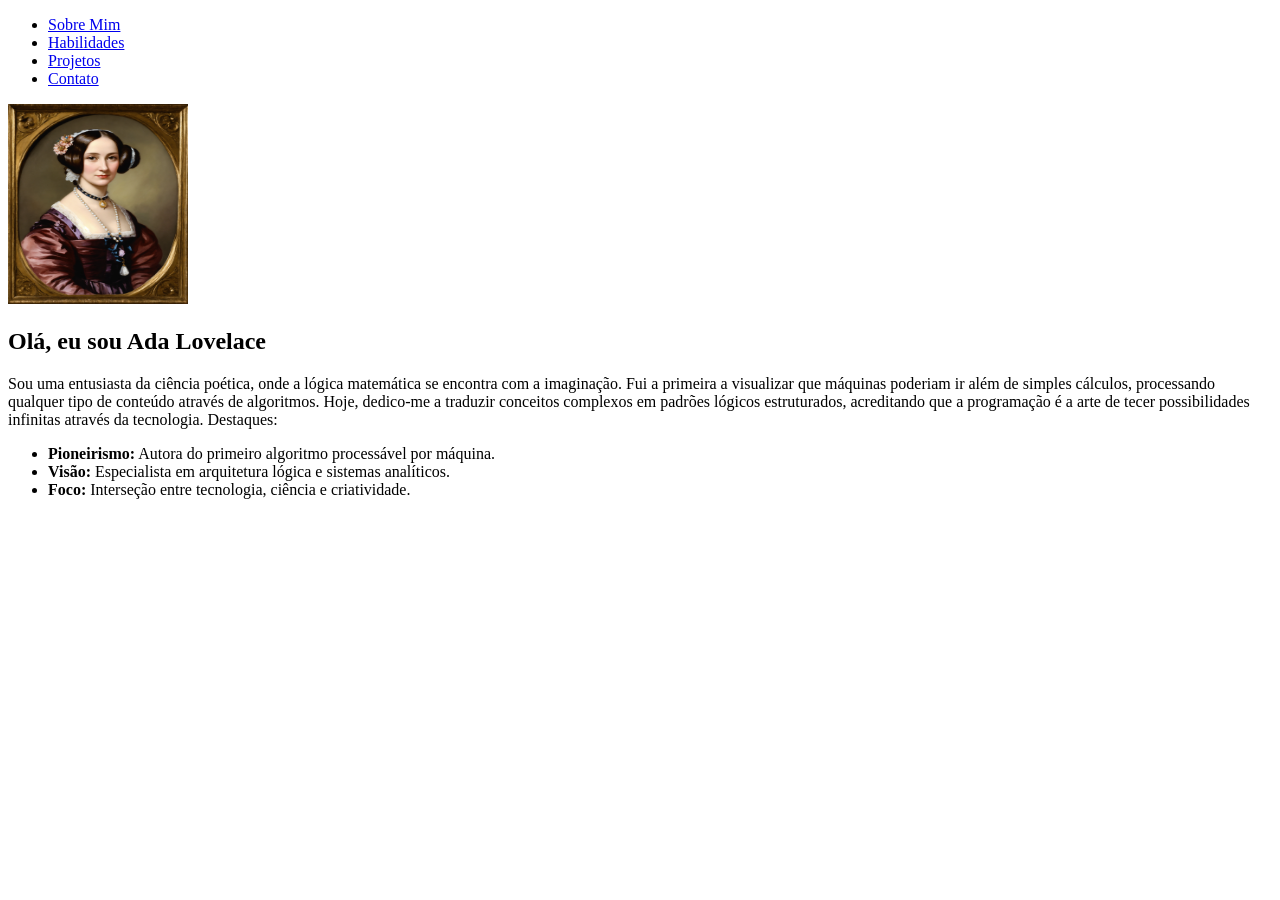
==== index.html @ 2200b373 "Meu Portfolio Profissional" ====
<!DOCTYPE html>
<html lang="pt-BR">
<head>
    <meta charset="UTF-8">
    <meta name="viewport" content="width=device-width, initial-scale=1.0">
    <title>Meu Portfólio Profissional</title>
    <link rel="stylesheet" href="formatos.css">
</head>

<body>
<header>
  <nav class="navbar">
  <ul class="menu">
    <li><a href="#sobre">Sobre Mim</a></li>
    <li><a href="#habilidades">Habilidades</a></li>
    <li><a href="#projetos">Projetos</a></li>
    <li><a href="#contato">Contato</a></li>
    </ul>
  </nav>
</header>

<section id="sobre" class="container">
  <div class="about-content">
    <img src="Ada Lovelace.png" alt="Ada Lovelace" width="180" height="200">
    <div class="about-text">
    <h1>Olá, eu sou Ada Lovelace</h1>
    <p>Sou uma entusiasta da ciência poética, onde a lógica matemática se encontra com a imaginação. Fui a primeira a visualizar que máquinas poderiam ir além de simples cálculos, processando qualquer tipo de conteúdo através de algoritmos.

    Hoje, dedico-me a traduzir conceitos complexos em padrões lógicos estruturados, acreditando que a programação é a arte de tecer possibilidades infinitas através da tecnologia.

    Destaques:
    <ul>
    <li><b>Pioneirismo:</b> Autora do primeiro algoritmo processável por máquina.</li>
    <li><b>Visão:</b> Especialista em arquitetura lógica e sistemas analíticos.</li>
    <li><b>Foco:</b> Interseção entre tecnologia, ciência e criatividade. </li></p>
    </ul>
  </div>
    </div>
</section>
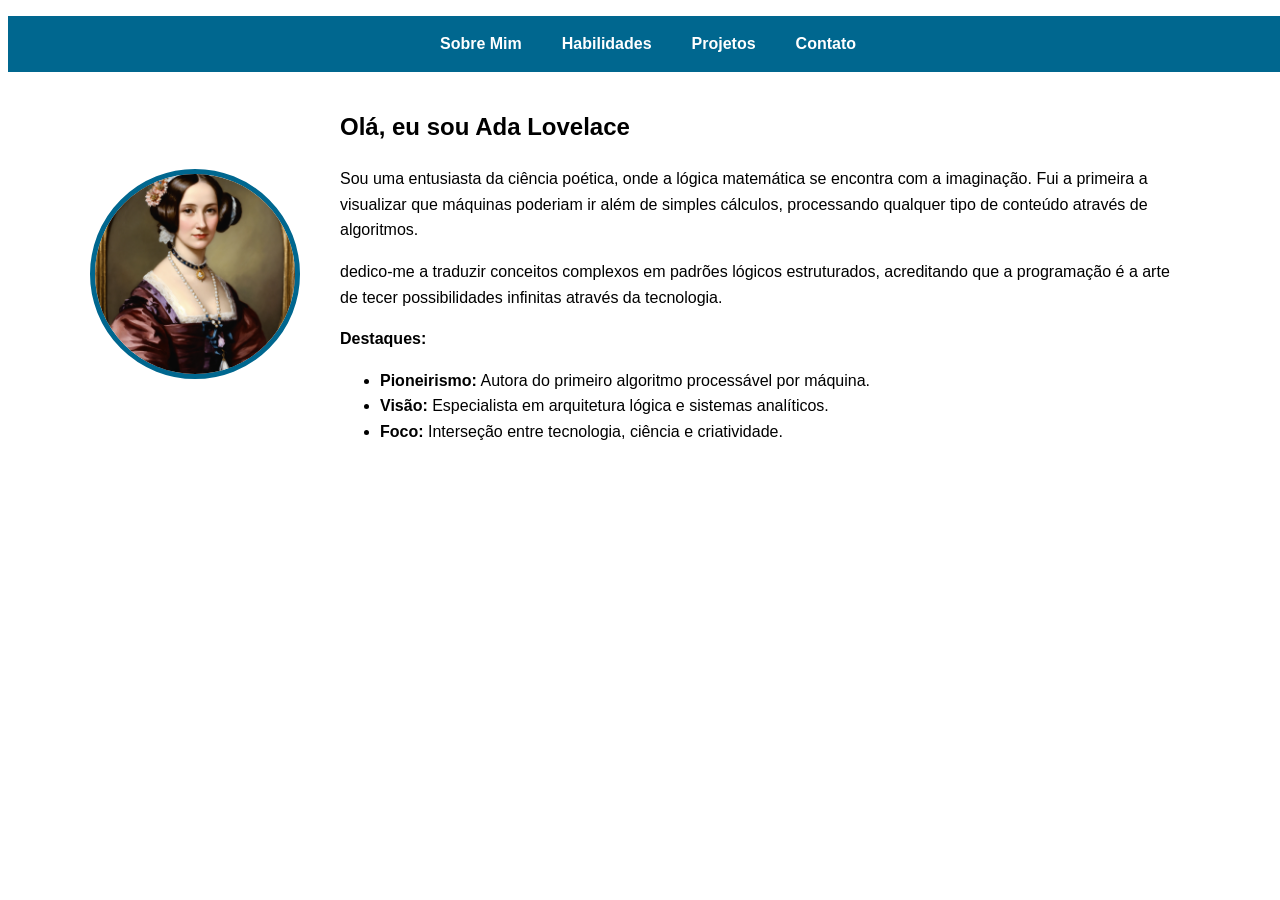
==== commit d527d5c4: "Meu Portfolio Profissional" ====
--- a/index.html
+++ b/index.html
@@ -9,31 +9,35 @@
 
 <body>
 <header>
-  <nav class="navbar">
-  <ul class="menu">
-    <li><a href="#sobre">Sobre Mim</a></li>
-    <li><a href="#habilidades">Habilidades</a></li>
-    <li><a href="#projetos">Projetos</a></li>
-    <li><a href="#contato">Contato</a></li>
-    </ul>
+  <nav>
+    <div class="container" style="padding: 0; display: flex; justify-content: center;">
+      <ul class="menu">
+        <li><a href="#sobre">Sobre Mim</a></li>
+        <li><a href="#habilidades">Habilidades</a></li>
+        <li><a href="#projetos">Projetos</a></li>
+        <li><a href="#contato">Contato</a></li>
+      </ul>
+    </div>
   </nav>
 </header>
 
 <section id="sobre" class="container">
   <div class="about-content">
-    <img src="Ada Lovelace.png" alt="Ada Lovelace" width="180" height="200">
+    <img src="Ada Lovelace.png" alt="Ada Lovelace" class="profile-img">
     <div class="about-text">
-    <h1>Olá, eu sou Ada Lovelace</h1>
-    <p>Sou uma entusiasta da ciência poética, onde a lógica matemática se encontra com a imaginação. Fui a primeira a visualizar que máquinas poderiam ir além de simples cálculos, processando qualquer tipo de conteúdo através de algoritmos.
+      <h1>Olá, eu sou Ada Lovelace</h1>
+      <p>Sou uma entusiasta da ciência poética, onde a lógica matemática se encontra com a imaginação. Fui a primeira a visualizar que máquinas poderiam ir além de simples cálculos, processando qualquer tipo de conteúdo através de algoritmos.</p>
 
-    Hoje, dedico-me a traduzir conceitos complexos em padrões lógicos estruturados, acreditando que a programação é a arte de tecer possibilidades infinitas através da tecnologia.
+      <p> dedico-me a traduzir conceitos complexos em padrões lógicos estruturados, acreditando que a programação é a arte de tecer possibilidades infinitas através da tecnologia.</p>
 
-    Destaques:
-    <ul>
-    <li><b>Pioneirismo:</b> Autora do primeiro algoritmo processável por máquina.</li>
-    <li><b>Visão:</b> Especialista em arquitetura lógica e sistemas analíticos.</li>
-    <li><b>Foco:</b> Interseção entre tecnologia, ciência e criatividade. </li></p>
-    </ul>
+      <p><b>Destaques:</p></b>
+      <ul>
+        <li><b>Pioneirismo:</b> Autora do primeiro algoritmo processável por máquina.</li>
+        <li><b>Visão:</b> Especialista em arquitetura lógica e sistemas analíticos.</li>
+        <li><b>Foco:</b> Interseção entre tecnologia, ciência e criatividade. </li></p>
+      </ul>
+    </div>
   </div>
-    </div>
-</section>+</section>
+</body>
+</html>
--- a/formatos.css
+++ b/formatos.css
@@ -0,0 +1,81 @@
+:root {
+  --primary-color: rgb(0, 103, 143);
+}
+
+html {
+  scroll-behavior: smooth;
+}
+body{
+  font-family: Arial, Helvetica, sans-serif;
+  line-height: 1.6;
+  background-color: white;
+}
+
+.container{
+  max-width: 1100px;
+  margin: 0 auto;
+  padding: 80px 20px;
+}
+
+header{
+  background: var(--dark-bg);
+  color: white;
+  padding: 1rem 0;
+  position: fixed;
+  width: 100%;
+  top: 0;
+  z-index: 1000;
+}
+
+nav{
+  display: flex;
+  justify-content: space-between;
+  align-items: center;
+  background-color: rgb(0, 103, 143);
+  padding: 15px;
+}
+
+nav ul{
+  list-style: none;
+  display: flex;
+  justify-content: center;
+  margin: 0;
+  padding: 0;
+}
+
+nav ul li a{
+  color: white;
+  text-decoration: none;
+  margin-left: 20px;
+  margin: 20px;
+  font-weight: bold;
+  transition: color 0.3s;
+}
+
+nav ul li a:hover{
+  color: var(--primary-color);
+}
+
+.about-content{
+  display: flex;
+  align-items: center;
+  gap: 40px;
+  flex-wrap: wrap;
+  justify-content: center;
+}
+
+.about-text{
+  flex: 1;
+  min-width: 300px;
+}
+
+.profile-img{
+  width: 200px;
+  height: 200px;
+  border-radius: 50%;
+  object-fit: cover;
+  flex-shrink:0;
+  border: 5px solid var(--primary-color);
+}
+
+
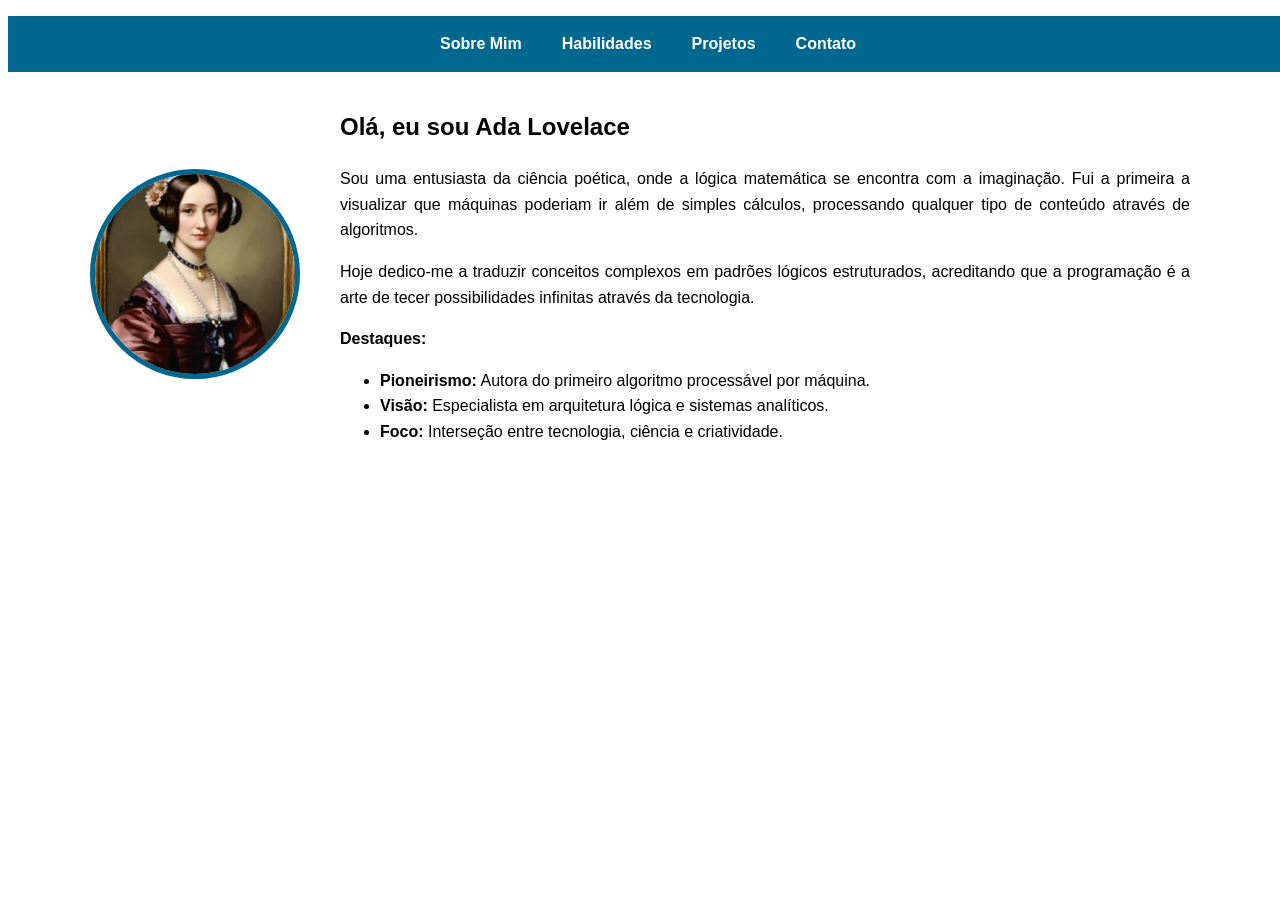
==== commit 19a69868: "Meu Portfolio Profissional" ====
--- a/index.html
+++ b/index.html
@@ -28,7 +28,7 @@
       <h1>Olá, eu sou Ada Lovelace</h1>
       <p>Sou uma entusiasta da ciência poética, onde a lógica matemática se encontra com a imaginação. Fui a primeira a visualizar que máquinas poderiam ir além de simples cálculos, processando qualquer tipo de conteúdo através de algoritmos.</p>
 
-      <p> dedico-me a traduzir conceitos complexos em padrões lógicos estruturados, acreditando que a programação é a arte de tecer possibilidades infinitas através da tecnologia.</p>
+      <p> Hoje dedico-me a traduzir conceitos complexos em padrões lógicos estruturados, acreditando que a programação é a arte de tecer possibilidades infinitas através da tecnologia.</p>
 
       <p><b>Destaques:</p></b>
       <ul>
--- a/formatos.css
+++ b/formatos.css
@@ -67,6 +67,7 @@
 .about-text{
   flex: 1;
   min-width: 300px;
+  text-align: justify;
 }
 
 .profile-img{
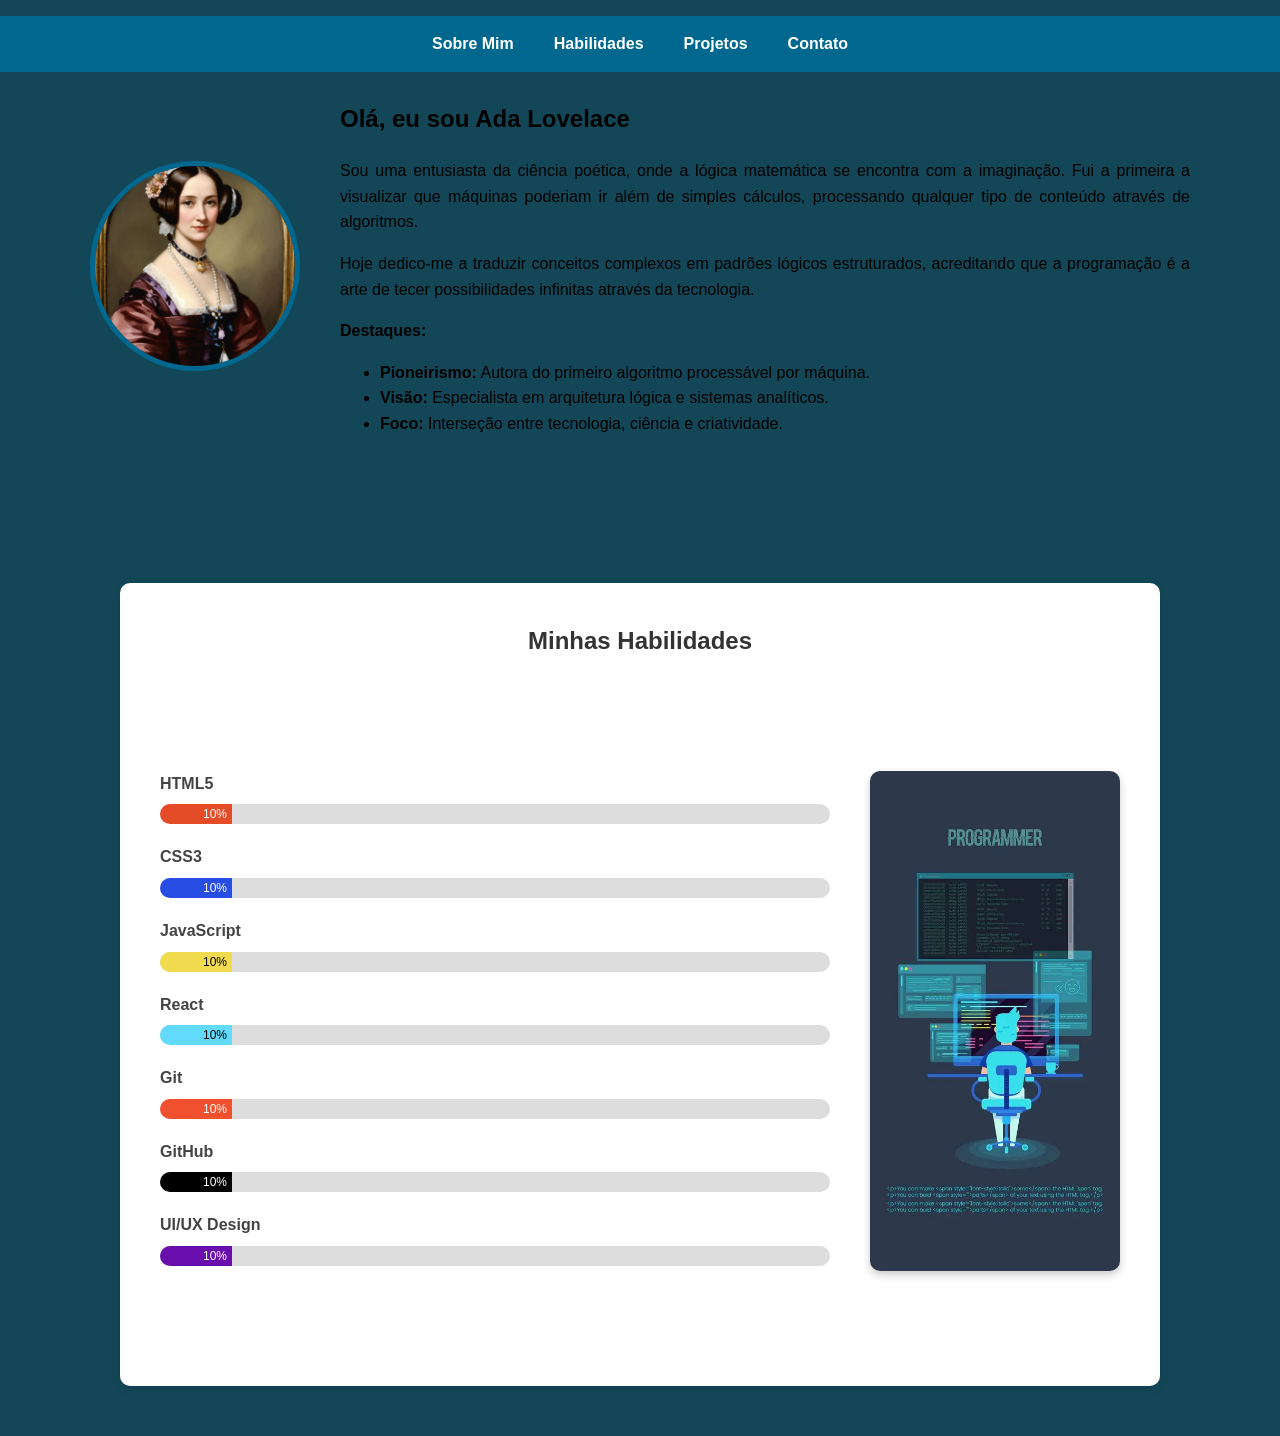
==== commit 711f4951: "meu portfolio profissional" ====
--- a/index.html
+++ b/index.html
@@ -39,5 +39,70 @@
     </div>
   </div>
 </section>
+
+<section id="habilidades">
+        <h2>Minhas Habilidades</h2>
+
+            <div class="container">
+      
+      <!-- barras de progresso -->
+        <div class="skills">
+            <div class="skill">
+                <p>HTML5</p>
+            <div class="progress-bar">
+                <div class="progress html">10%</div>
+            </div>
+        </div>
+
+        <div class="skill">
+          <p>CSS3</p>
+          <div class="progress-bar">
+            <div class="progress css">10%</div>
+          </div>
+        </div>
+
+        <div class="skill">
+          <p>JavaScript</p>
+          <div class="progress-bar">
+            <div class="progress js">10%</div>
+          </div>
+        </div>
+
+        <div class="skill">
+          <p>React</p>
+          <div class="progress-bar">
+            <div class="progress react">10%</div>
+          </div>
+        </div>
+
+        <div class="skill">
+          <p>Git</p>
+          <div class="progress-bar">
+            <div class="progress git">10%</div>
+          </div>
+        </div>
+
+        <div class="skill">
+          <p>GitHub</p>
+          <div class="progress-bar">
+            <div class="progress github">10%</div>
+          </div>
+        </div>
+
+        <div class="skill">
+          <p>UI/UX Design</p>
+          <div class="progress-bar">
+            <div class="progress uiux">10%</div>
+          </div>
+        </div>
+      </div>
+
+      <!-- imagem -->
+      <div class="image">
+        <img src="img.webp" alt="Imagem ilustrativa">
+      </div>
+
+    </div>
+  </section>
 </body>
 </html>
--- a/formatos.css
+++ b/formatos.css
@@ -1,5 +1,5 @@
 :root {
-  --primary-color: rgb(0, 103, 143);
+  --primary-color: black;
 }
 
 html {
@@ -76,7 +76,83 @@
   border-radius: 50%;
   object-fit: cover;
   flex-shrink:0;
-  border: 5px solid var(--primary-color);
+  border: 5px solid #00678f;
 }
 
+body {
+  font-family: Arial, sans-serif;
+  background-color: #134758;
+  margin: 0;
+  padding: 0;
+}
 
+section#habilidades {
+  max-width: 1000px;
+  margin: 50px auto;
+  padding: 20px;
+  background: #fff;
+  border-radius: 10px;
+  box-shadow: 0 4px 10px rgba(0,0,0,0.1);
+}
+
+section#habilidades h2 {
+  text-align: center;
+  margin-bottom: 30px;
+  color: #333;
+}
+
+/* Layout lado a lado */
+.container {
+  display: flex;
+  gap: 40px;
+  align-items: flex-start;
+}
+
+/* Coluna das habilidades */
+.skills {
+  flex: 1;
+}
+
+.skill {
+  margin-bottom: 20px;
+}
+
+.skill p {
+  margin: 0 0 8px;
+  font-weight: bold;
+  color: #444;
+}
+
+.progress-bar {
+  background-color: #ddd;
+  border-radius: 10px;
+  overflow: hidden;
+  height: 20px;
+}
+
+.progress {
+  height: 100%;
+  text-align: right;
+  padding-right: 5px;
+  color: white;
+  font-size: 12px;
+  line-height: 20px;
+  transition: width 1.5s ease-in-out;
+}
+
+/* Cores das barras */
+.progress.html { width: 10%; background-color: #e34c26; }
+.progress.css { width: 10%; background-color: #264de4; }
+.progress.js { width: 10%; background-color: #f0db4f; color:#000; }
+.progress.react { width: 10%; background-color: #61dafb; color:#000; }
+.progress.git { width: 10%; background-color: #f1502f; }
+.progress.github { width: 10%; background-color: #000; }
+.progress.uiux { width: 10%; background-color: #6a0dad; }
+
+/* Coluna da imagem */
+.image img {
+  max-width: 250px;   /* largura fixa */
+  height: auto;
+  border-radius: 10px;
+  box-shadow: 0 4px 8px rgba(0,0,0,0.2);
+}
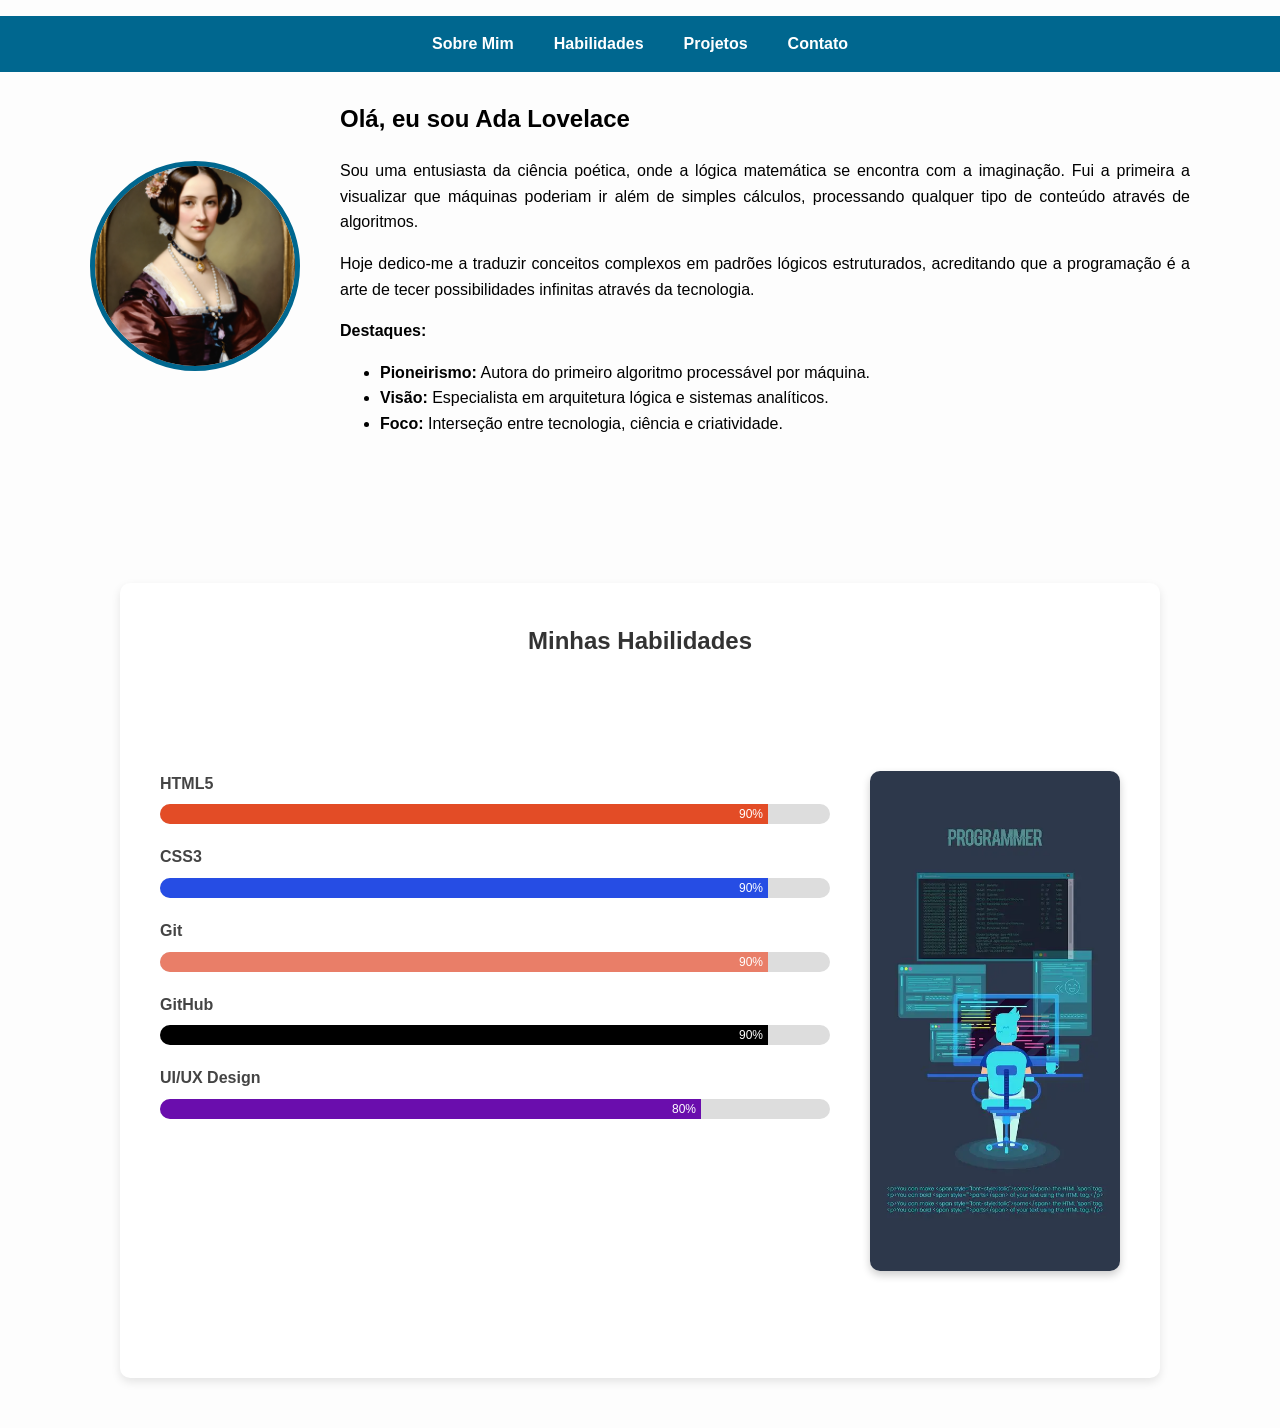
==== commit dd907b25: "Meu Portfolio Profissional" ====
--- a/index.html
+++ b/index.html
@@ -50,49 +50,49 @@
             <div class="skill">
                 <p>HTML5</p>
             <div class="progress-bar">
-                <div class="progress html">10%</div>
+                <div class="progress html">90%</div>
             </div>
         </div>
 
         <div class="skill">
           <p>CSS3</p>
           <div class="progress-bar">
-            <div class="progress css">10%</div>
+            <div class="progress css">90%</div>
           </div>
         </div>
 
-        <div class="skill">
+        <!-- <div class="skill">
           <p>JavaScript</p>
           <div class="progress-bar">
             <div class="progress js">10%</div>
           </div>
-        </div>
+        </div> -->
 
-        <div class="skill">
+        <!-- <div class="skill">
           <p>React</p>
           <div class="progress-bar">
             <div class="progress react">10%</div>
           </div>
-        </div>
+        </div> -->
 
         <div class="skill">
           <p>Git</p>
           <div class="progress-bar">
-            <div class="progress git">10%</div>
+            <div class="progress git">90%</div>
           </div>
         </div>
 
         <div class="skill">
           <p>GitHub</p>
           <div class="progress-bar">
-            <div class="progress github">10%</div>
+            <div class="progress github">90%</div>
           </div>
         </div>
 
         <div class="skill">
           <p>UI/UX Design</p>
           <div class="progress-bar">
-            <div class="progress uiux">10%</div>
+            <div class="progress uiux">80%</div>
           </div>
         </div>
       </div>
@@ -104,5 +104,6 @@
 
     </div>
   </section>
+
 </body>
 </html>
--- a/formatos.css
+++ b/formatos.css
@@ -81,7 +81,7 @@
 
 body {
   font-family: Arial, sans-serif;
-  background-color: #134758;
+  background-color: #fdfdfd;
   margin: 0;
   padding: 0;
 }
@@ -141,13 +141,13 @@
 }
 
 /* Cores das barras */
-.progress.html { width: 10%; background-color: #e34c26; }
-.progress.css { width: 10%; background-color: #264de4; }
-.progress.js { width: 10%; background-color: #f0db4f; color:#000; }
-.progress.react { width: 10%; background-color: #61dafb; color:#000; }
-.progress.git { width: 10%; background-color: #f1502f; }
-.progress.github { width: 10%; background-color: #000; }
-.progress.uiux { width: 10%; background-color: #6a0dad; }
+.progress.html { width: 90%; background-color: #e34c26; }
+.progress.css { width: 90%; background-color: #264de4; }
+/* .progress.js { width: 10%; background-color: #f0db4f; color:#000; } */
+/* .progress.react { width: 10%; background-color: #61dafb; color:#000; } */
+.progress.git { width: 90%; background-color: #e97e68; }
+.progress.github { width: 90%; background-color: #000; }
+.progress.uiux { width: 80%; background-color: #6a0dad; }
 
 /* Coluna da imagem */
 .image img {
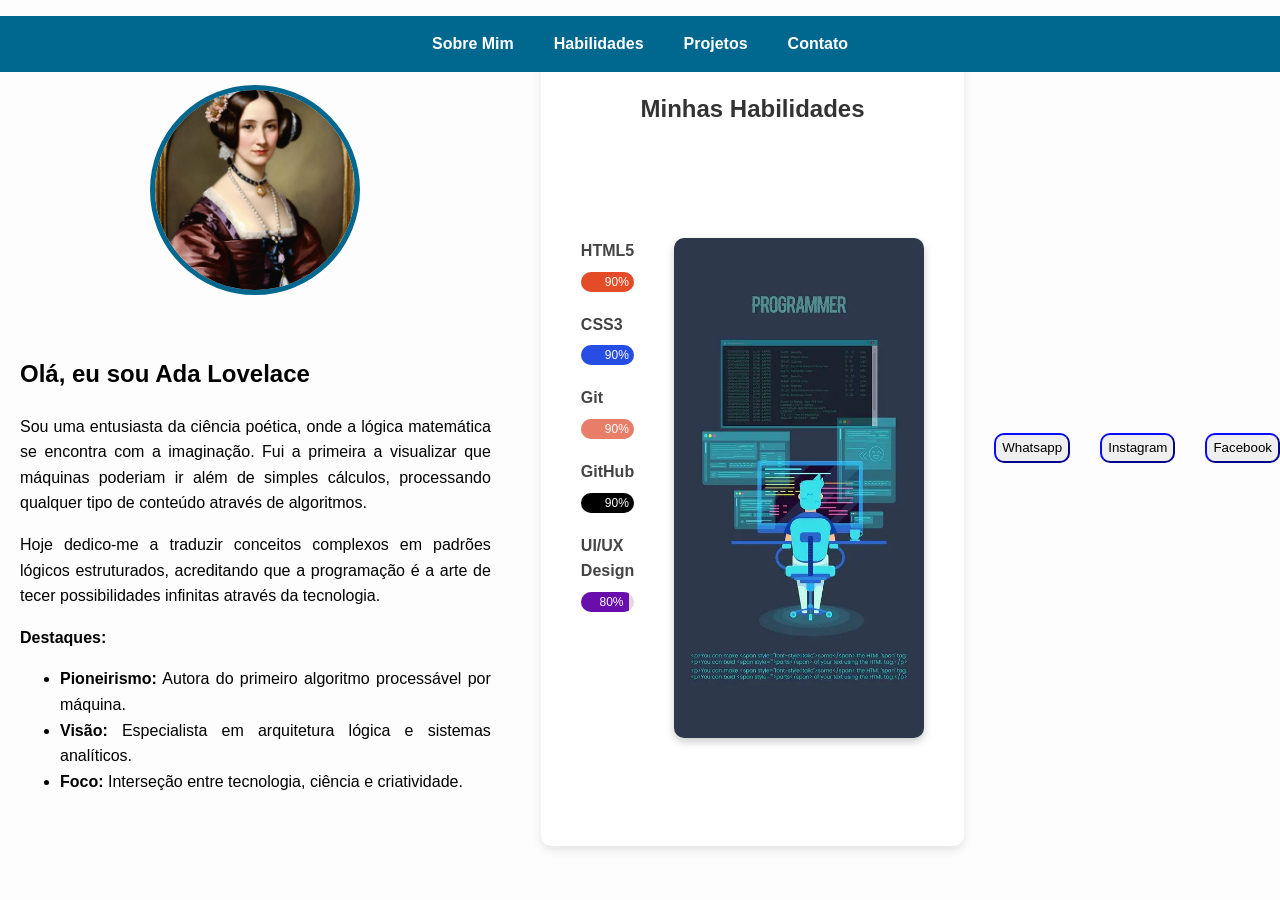
==== commit 14c3c3cc: "Meu Portfolio Profissional" ====
--- a/index.html
+++ b/index.html
@@ -105,5 +105,9 @@
     </div>
   </section>
 
+  <button>Whatsapp</button> 
+  <button>Instagram</button>
+  <button>Facebook</button>
+
 </body>
 </html>
--- a/formatos.css
+++ b/formatos.css
@@ -156,3 +156,26 @@
   border-radius: 10px;
   box-shadow: 0 4px 8px rgba(0,0,0,0.2);
 }
+
+body{
+    margin: 0;
+    padding: 0;
+    display: flex;
+    align-items: center;
+    justify-content: center;
+    gap: 30px;
+}
+
+button{
+    border-radius: 10px;
+    border-color: rgb(9, 9, 224);
+    width: 150px;
+    height: 30px;
+}
+
+button:hover{
+    transition: 0.5s;
+    cursor: pointer;
+    background-color: rgba(0, 255, 255, 0.425);
+    color: brown;
+}
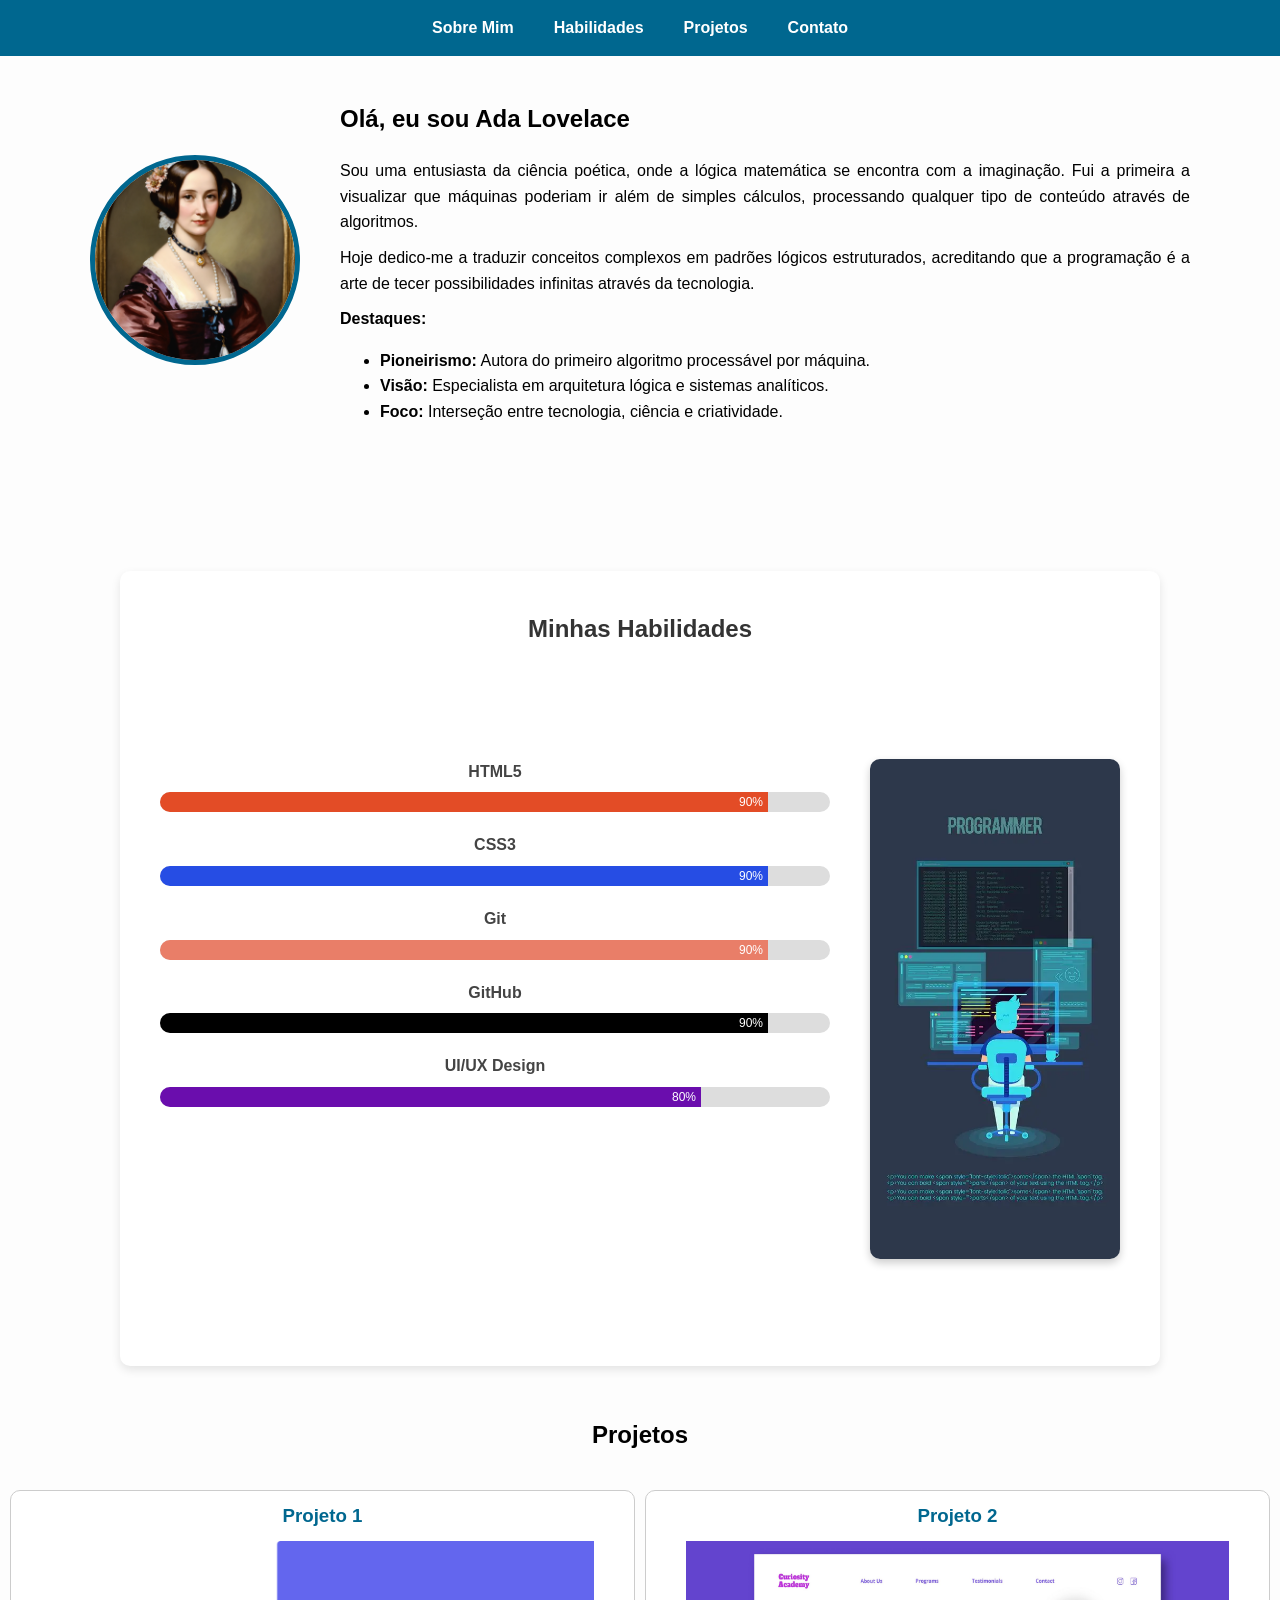
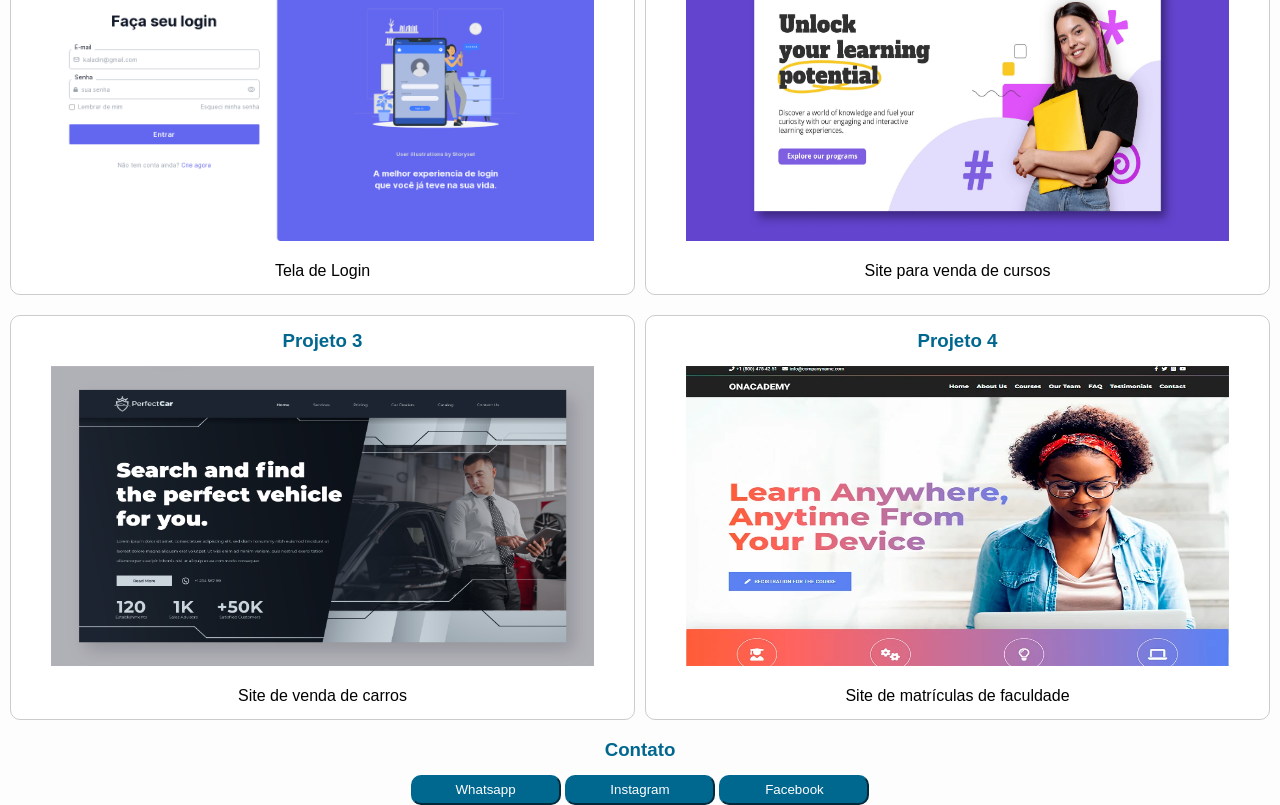
==== commit 4749f19a: "Meu Portfolio Profissional" ====
--- a/index.html
+++ b/index.html
@@ -14,8 +14,8 @@
       <ul class="menu">
         <li><a href="#sobre">Sobre Mim</a></li>
         <li><a href="#habilidades">Habilidades</a></li>
-        <li><a href="#projetos">Projetos</a></li>
-        <li><a href="#contato">Contato</a></li>
+        <li><a href="#Projetos">Projetos</a></li>
+        <li><a href="#Contato">Contato</a></li>
       </ul>
     </div>
   </nav>
@@ -104,10 +104,58 @@
 
     </div>
   </section>
+    <section id="Projetos">
+        <h2>Projetos</h2>
+        <div class="cards">
+            <div class="card">
 
-  <button>Whatsapp</button> 
-  <button>Instagram</button>
-  <button>Facebook</button>
+                <h3>Projeto 1</h3> 
+
+                <img src="telalogin.png">
+
+            <p>Tela de Login</p>
+
+            </div>
+
+        <div class="card">
+                <h3>Projeto 2</h3> 
+
+                <img src="siteescola.jpg">
+
+            <p>Site para venda de cursos</p>
+
+            </div>
+
+            <div class="card">
+
+                <h3>Projeto 3</h3> 
+
+                <img src="sitecarro.jpg">
+
+            <p>Site de venda de carros</p>
+
+            </div>
+
+            <div class="card">
+
+                <h3>Projeto 4</h3> 
+
+                <img src="sitematriculacurso.webp">
+
+            <p>Site de matrículas de faculdade</p>
+
+            </div>
+
+    </section>
+
+  <section id="Contato">
+    <div class="button">
+      <h3>Contato</h3>
+        <button>Whatsapp</button> 
+        <button>Instagram</button>
+        <button>Facebook</button>
+</section>
+  </div>
 
 </body>
 </html>
--- a/formatos.css
+++ b/formatos.css
@@ -20,7 +20,7 @@
 header{
   background: var(--dark-bg);
   color: white;
-  padding: 1rem 0;
+
   position: fixed;
   width: 100%;
   top: 0;
@@ -68,6 +68,7 @@
   flex: 1;
   min-width: 300px;
   text-align: justify;
+  color: ;
 }
 
 .profile-img{
@@ -157,18 +158,85 @@
   box-shadow: 0 4px 8px rgba(0,0,0,0.2);
 }
 
-body{
+body {
+    background-size: cover;
+    background-repeat: no-repeat;
+    background-position: center;
+    font-family: Arial, sans-serif;
     margin: 0;
-    padding: 0;
-    display: flex;
-    align-items: center;
-    justify-content: center;
-    gap: 30px;
-}
+    text-align: center;
+}
+
+.cards{
+    display: grid;
+    grid-template-columns: repeat(2, 1fr);
+    gap: 10px;
+    padding: 10px;
+}
+
+.card:hover{
+    transition: 0.5s;
+    background-color: rgba(206, 206, 206, 0.466);
+    cursor: pointer;
+    float: left;
+    border-radius: 20px;
+    margin: 10px;
+}
+
+
+.card{
+    background-color: rgb(255, 255, 255);
+    border: 1px solid #ccc;
+    padding: 10px;
+    border-radius: 10px;
+    margin-top: 5px;
+    margin-bottom: 5px;
+    
+}
+
+p{
+
+    margin: 0;
+    color: rgb(0, 0, 0);
+    margin-top: 10px;
+}
+
+h3{
+    margin: 0;
+    color:rgb(0, 103, 143);
+    margin-bottom: 10px;
+
+}
+.card img {
+    width: 90%;
+    height: 300px;
+}
+
+/* Tablet */
+@media (max-width: 900px) {
+    .container {
+        grid-template-columns: repeat(2, 1fr);
+    }
+}
+
+/* Celular */
+@media (max-width: 600px) {
+    .container {
+        grid-template-columns: 1fr;
+    }
+}
+
+footer {
+    margin: 20px;
+}
+
+
 
 button{
     border-radius: 10px;
-    border-color: rgb(9, 9, 224);
+    border-color:rgb(0, 103, 143);
+    background-color: rgb(0, 103, 143);
+    color: white;
     width: 150px;
     height: 30px;
 }
@@ -176,6 +244,7 @@
 button:hover{
     transition: 0.5s;
     cursor: pointer;
-    background-color: rgba(0, 255, 255, 0.425);
-    color: brown;
-}+    background-color: rgba(0, 103, 143, 0.551);
+
+}
+
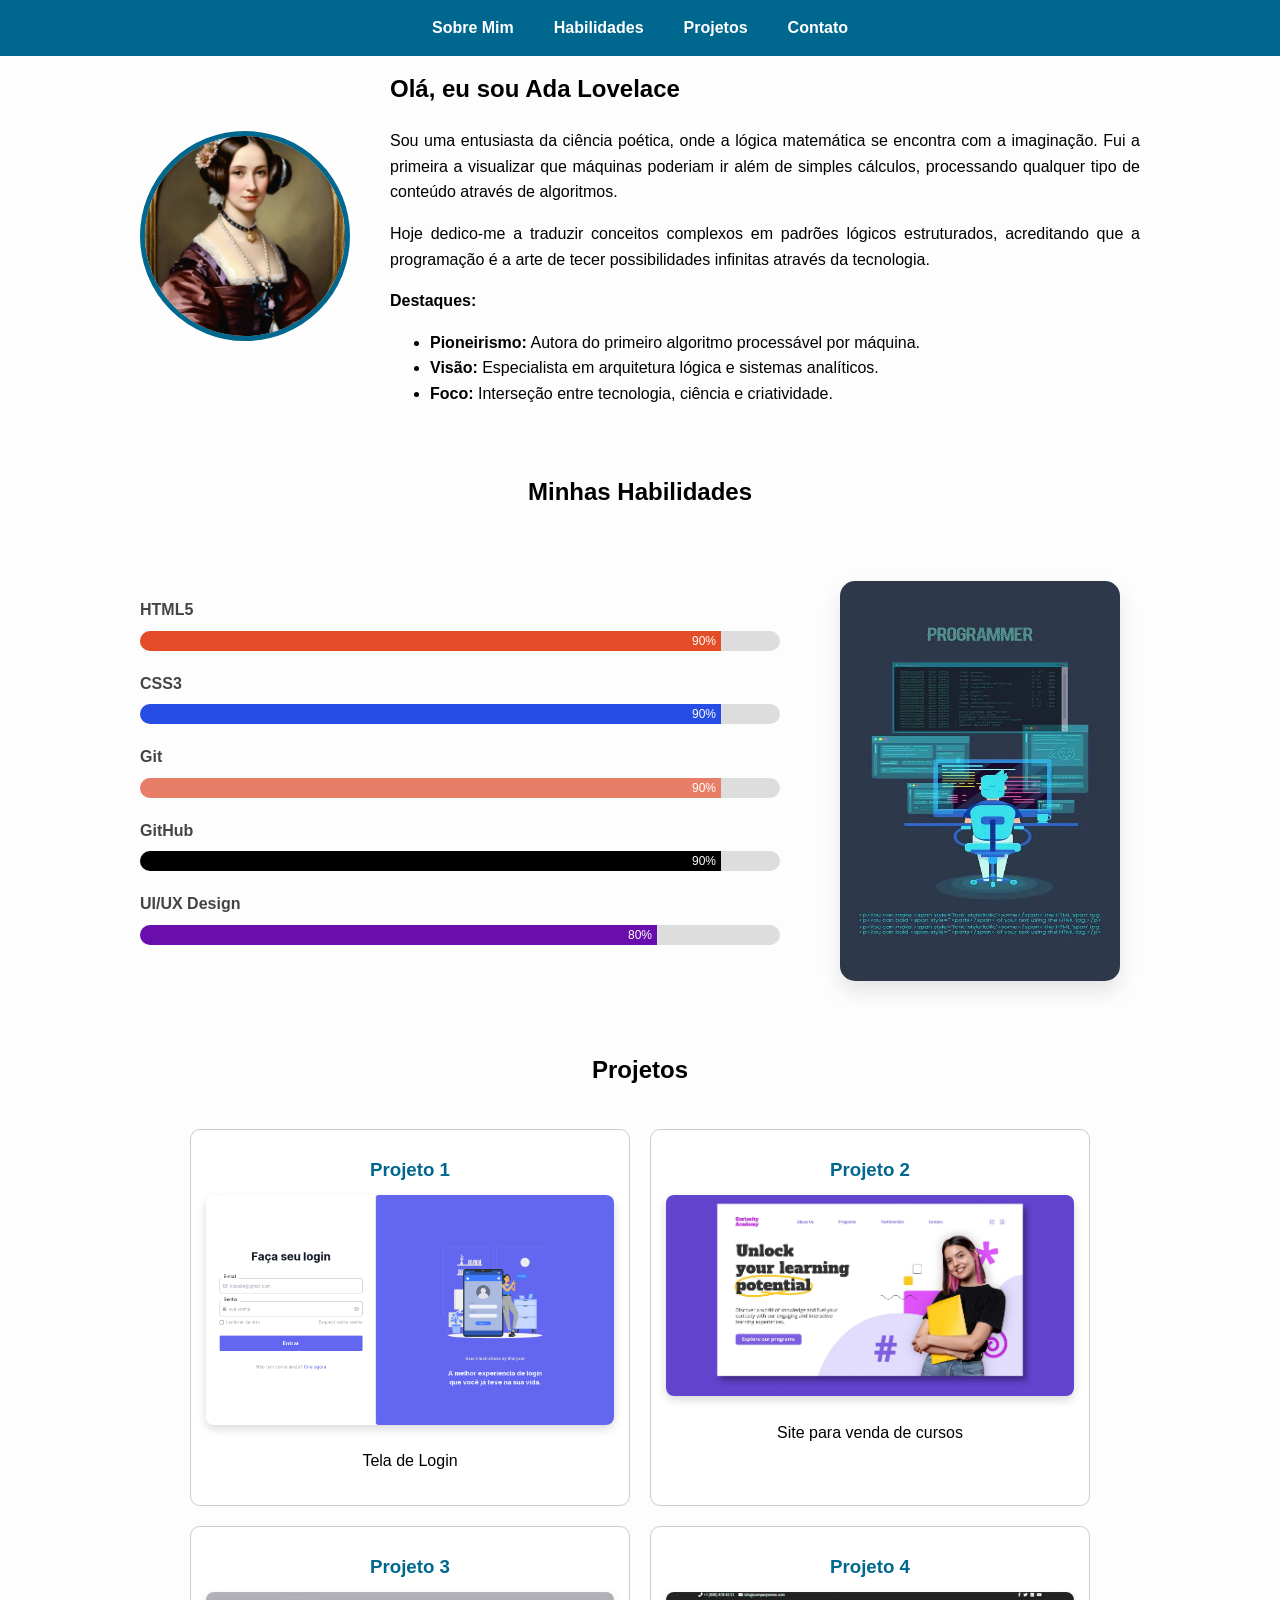
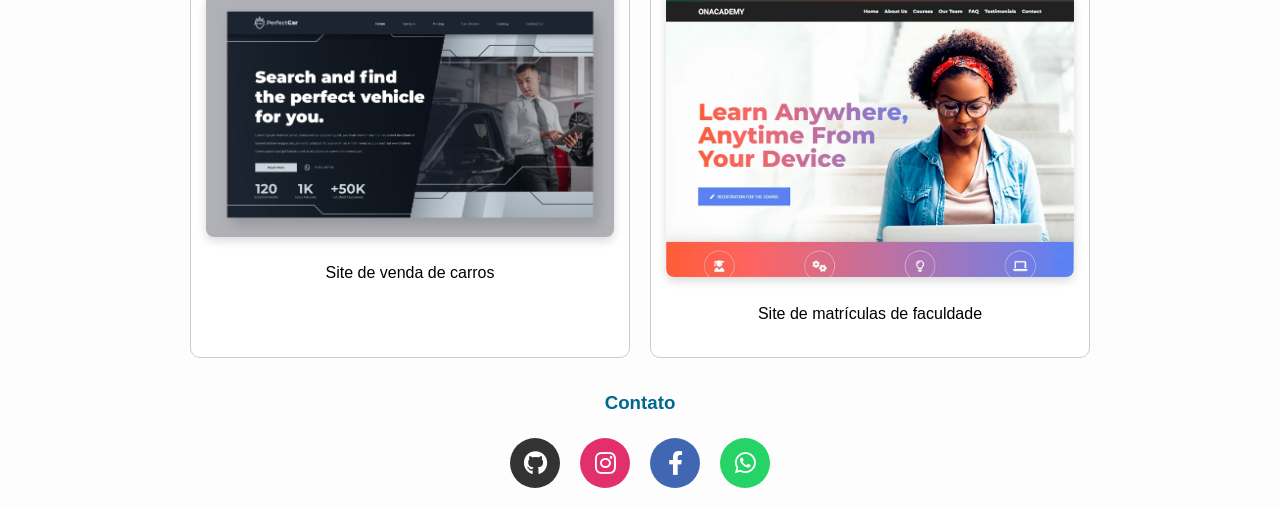
==== commit 62222db0: "Meu Portfolio Profissional" ====
--- a/index.html
+++ b/index.html
@@ -5,6 +5,7 @@
     <meta name="viewport" content="width=device-width, initial-scale=1.0">
     <title>Meu Portfólio Profissional</title>
     <link rel="stylesheet" href="formatos.css">
+    <link rel="stylesheet" href="https://cdnjs.cloudflare.com/ajax/libs/font-awesome/6.0.0/css/all.min.css">
 </head>
 
 <body>
@@ -14,8 +15,8 @@
       <ul class="menu">
         <li><a href="#sobre">Sobre Mim</a></li>
         <li><a href="#habilidades">Habilidades</a></li>
-        <li><a href="#Projetos">Projetos</a></li>
-        <li><a href="#Contato">Contato</a></li>
+        <li><a href="#projetos">Projetos</a></li>
+        <li><a href="#contato">Contato</a></li>
       </ul>
     </div>
   </nav>
@@ -30,11 +31,11 @@
 
       <p> Hoje dedico-me a traduzir conceitos complexos em padrões lógicos estruturados, acreditando que a programação é a arte de tecer possibilidades infinitas através da tecnologia.</p>
 
-      <p><b>Destaques:</p></b>
+      <p><b>Destaques:</b></p>
       <ul>
         <li><b>Pioneirismo:</b> Autora do primeiro algoritmo processável por máquina.</li>
         <li><b>Visão:</b> Especialista em arquitetura lógica e sistemas analíticos.</li>
-        <li><b>Foco:</b> Interseção entre tecnologia, ciência e criatividade. </li></p>
+        <li><b>Foco:</b> Interseção entre tecnologia, ciência e criatividade. </li>
       </ul>
     </div>
   </div>
@@ -42,10 +43,7 @@
 
 <section id="habilidades">
         <h2>Minhas Habilidades</h2>
-
-            <div class="container">
-      
-      <!-- barras de progresso -->
+        <div class="container">
         <div class="skills">
             <div class="skill">
                 <p>HTML5</p>
@@ -60,20 +58,6 @@
             <div class="progress css">90%</div>
           </div>
         </div>
-
-        <!-- <div class="skill">
-          <p>JavaScript</p>
-          <div class="progress-bar">
-            <div class="progress js">10%</div>
-          </div>
-        </div> -->
-
-        <!-- <div class="skill">
-          <p>React</p>
-          <div class="progress-bar">
-            <div class="progress react">10%</div>
-          </div>
-        </div> -->
 
         <div class="skill">
           <p>Git</p>
@@ -97,65 +81,61 @@
         </div>
       </div>
 
-      <!-- imagem -->
       <div class="image">
         <img src="img.webp" alt="Imagem ilustrativa">
       </div>
 
     </div>
   </section>
-    <section id="Projetos">
-        <h2>Projetos</h2>
-        <div class="cards">
-            <div class="card">
-
-                <h3>Projeto 1</h3> 
-
-                <img src="telalogin.png">
-
+    <section id="projetos">
+      <h2>Projetos</h2>
+      <div class="cards">
+          <div class="card">
+            <h3>Projeto 1</h3> 
+              <img src="telalogin.png">
             <p>Tela de Login</p>
-
-            </div>
+          </div>
 
         <div class="card">
-                <h3>Projeto 2</h3> 
+           <h3>Projeto 2</h3> 
+             <img src="siteescola.jpg">
+           <p>Site para venda de cursos</p>
+        </div>
 
-                <img src="siteescola.jpg">
+        <div class="card">
+           <h3>Projeto 3</h3> 
+             <img src="sitecarro.jpg">
+           <p>Site de venda de carros</p>
+        </div>
 
-            <p>Site para venda de cursos</p>
+        <div class="card">
+           <h3>Projeto 4</h3> 
+             <img src="sitematriculacurso.webp">
+           <p>Site de matrículas de faculdade</p>
+        </div>
+      </div>
+  </section>
 
-            </div>
+  <section id="contato">
+    <h3>Contato</h3>
+<div class="contato-container">
+  <a href="https://github.com/MikeWazowski13/portfolioprofissional" target="_blank" class="social-icon github" title="GitHub">
+    <i class="fa-brands fa-github"></i>
+  </a>  
 
-            <div class="card">
+  <a href="#" target="_blank" class="social-icon instagram" title="Instagram">
+    <i class="fa-brands fa-instagram"></i>
+  </a>
 
-                <h3>Projeto 3</h3> 
+  <a href="#" target="_blank" class="social-icon facebook" title="Facebook">
+    <i class="fa-brands fa-facebook-f"></i>
+  </a>
 
-                <img src="sitecarro.jpg">
+  <a href="#" target="_blank" class="social-icon whatsapp" title="WhatsApp">
+    <i class="fa-brands fa-whatsapp"></i>
+  </a>
+</div>
 
-            <p>Site de venda de carros</p>
-
-            </div>
-
-            <div class="card">
-
-                <h3>Projeto 4</h3> 
-
-                <img src="sitematriculacurso.webp">
-
-            <p>Site de matrículas de faculdade</p>
-
-            </div>
-
-    </section>
-
-  <section id="Contato">
-    <div class="button">
-      <h3>Contato</h3>
-        <button>Whatsapp</button> 
-        <button>Instagram</button>
-        <button>Facebook</button>
 </section>
-  </div>
-
 </body>
 </html>
--- a/formatos.css
+++ b/formatos.css
@@ -1,26 +1,49 @@
-:root {
-  --primary-color: black;
-}
-
-html {
+section{
+  scroll-margin-top: 80px;
+}
+
+:root{
+  --primary-color: #00678f;
+  --dark-bg: black;
+  --text-color: black;
+}
+
+html{
   scroll-behavior: smooth;
 }
+
 body{
   font-family: Arial, Helvetica, sans-serif;
   line-height: 1.6;
-  background-color: white;
+  background-color: #fdfdfd;
+  margin: 0;
+  text-align: center;
+  color: black;
 }
 
 .container{
-  max-width: 1100px;
+  max-width: 1000px;
   margin: 0 auto;
-  padding: 80px 20px;
+  padding: 50px 20px;
+  display: flex;
+  gap: 40px;
+  align-items: center;
+}
+
+.skills{
+  flex: 2;
+  text-align: left;
+}
+
+.image{
+  flex: 1;
+  display: flex;
+  justify-content: center;
 }
 
 header{
   background: var(--dark-bg);
   color: white;
-
   position: fixed;
   width: 100%;
   top: 0;
@@ -31,7 +54,7 @@
   display: flex;
   justify-content: space-between;
   align-items: center;
-  background-color: rgb(0, 103, 143);
+  background-color: var(--primary-color);
   padding: 15px;
 }
 
@@ -46,14 +69,13 @@
 nav ul li a{
   color: white;
   text-decoration: none;
-  margin-left: 20px;
-  margin: 20px;
+  margin: 0 20px;
   font-weight: bold;
   transition: color 0.3s;
 }
 
 nav ul li a:hover{
-  color: var(--primary-color);
+  color: black;
 }
 
 .about-content{
@@ -68,7 +90,7 @@
   flex: 1;
   min-width: 300px;
   text-align: justify;
-  color: ;
+  color: var(--text-color);
 }
 
 .profile-img{
@@ -76,62 +98,43 @@
   height: 200px;
   border-radius: 50%;
   object-fit: cover;
-  flex-shrink:0;
-  border: 5px solid #00678f;
-}
-
-body {
-  font-family: Arial, sans-serif;
-  background-color: #fdfdfd;
-  margin: 0;
-  padding: 0;
-}
-
-section#habilidades {
-  max-width: 1000px;
-  margin: 50px auto;
-  padding: 20px;
-  background: #fff;
-  border-radius: 10px;
-  box-shadow: 0 4px 10px rgba(0,0,0,0.1);
-}
-
-section#habilidades h2 {
-  text-align: center;
-  margin-bottom: 30px;
-  color: #333;
-}
-
-/* Layout lado a lado */
-.container {
-  display: flex;
-  gap: 40px;
-  align-items: flex-start;
-}
-
-/* Coluna das habilidades */
-.skills {
-  flex: 1;
-}
-
-.skill {
+  flex-shrink: 0;
+  border: 5px solid var(--primary-color);
+}
+
+section#habilidades h2,
+.about-content h2{
+  margin-top: 0;
   margin-bottom: 20px;
 }
 
-.skill p {
+.image img{
+  width: 100%;
+  max-width: 280px;
+  height: 400px;
+  border-radius: 15px;
+  box-shadow: 0 10px 20px rgba(0,0,0,0.1);
+}
+
+.skill{
+  margin-bottom: 20px;
+}
+
+.skill p{
   margin: 0 0 8px;
   font-weight: bold;
   color: #444;
-}
-
-.progress-bar {
+  text-align: left;
+}
+
+.progress-bar{
   background-color: #ddd;
   border-radius: 10px;
   overflow: hidden;
   height: 20px;
 }
 
-.progress {
+.progress{
   height: 100%;
   text-align: right;
   padding-right: 5px;
@@ -141,110 +144,92 @@
   transition: width 1.5s ease-in-out;
 }
 
-/* Cores das barras */
-.progress.html { width: 90%; background-color: #e34c26; }
-.progress.css { width: 90%; background-color: #264de4; }
-/* .progress.js { width: 10%; background-color: #f0db4f; color:#000; } */
-/* .progress.react { width: 10%; background-color: #61dafb; color:#000; } */
-.progress.git { width: 90%; background-color: #e97e68; }
-.progress.github { width: 90%; background-color: #000; }
-.progress.uiux { width: 80%; background-color: #6a0dad; }
-
-/* Coluna da imagem */
-.image img {
-  max-width: 250px;   /* largura fixa */
+.progress.html {width: 90%; background-color: #e34c26;}
+.progress.css {width: 90%; background-color: #264de4;}
+.progress.git {width: 90%; background-color: #e97e68;}
+.progress.github {width: 90%; background-color: #000;}
+.progress.uiux {width: 80%; background-color: #6a0dad;}
+
+.cards{
+  display: grid;
+  grid-template-columns: repeat(2, 1fr);
+  gap: 20px;
+  padding: 20px;
+  max-width: 900px;
+  margin: 0 auto;
+}
+
+.card{
+  background-color: white;
+  border: 1px solid #ccc;
+  padding: 15px;
+  border-radius: 10px;
+  transition: transform 0.3s, background-color 0.3s;
+}
+
+.card img{
+  width: 100%;
   height: auto;
-  border-radius: 10px;
-  box-shadow: 0 4px 8px rgba(0,0,0,0.2);
-}
-
-body {
-    background-size: cover;
-    background-repeat: no-repeat;
-    background-position: center;
-    font-family: Arial, sans-serif;
-    margin: 0;
-    text-align: center;
-}
-
-.cards{
-    display: grid;
+  object-fit: cover;
+  border-radius: 8px;
+  box-shadow: 0 4px 10px rgba(0,0,0,0.15);
+}
+
+.card:hover{
+  background-color: rgba(206, 206, 206, 0.2);
+  transform: scale(1.02);
+  cursor: pointer;
+}
+
+h3{
+  color: var(--primary-color);
+  margin: 10px 0;
+}
+
+.contato-container{
+  display: flex;
+  justify-content: center;
+  align-items: center;
+  gap: 20px;
+  margin: 20px 0;
+}
+
+.social-icon {
+  display: flex;
+  align-items: center;
+  justify-content: center;
+  width: 50px;
+  height: 50px;
+  border-radius: 50%;
+  color: white;
+  text-decoration: none;
+  font-size: 24px;
+  transition: 0.3s;
+}
+
+.whatsapp { background-color: #25d366;}
+.instagram { background-color: #e1306c;}
+.facebook { background-color: #4267B2;}
+.github { background-color: #333333;}
+
+.social-icon:hover {
+  transform: translateY(-5px);
+  filter: brightness(1.2);
+}
+
+@media (max-width: 900px){
+  .container {
+    flex-direction: column;
+    align-items: center;
+  }
+
+  .cards {
     grid-template-columns: repeat(2, 1fr);
-    gap: 10px;
-    padding: 10px;
-}
-
-.card:hover{
-    transition: 0.5s;
-    background-color: rgba(206, 206, 206, 0.466);
-    cursor: pointer;
-    float: left;
-    border-radius: 20px;
-    margin: 10px;
-}
-
-
-.card{
-    background-color: rgb(255, 255, 255);
-    border: 1px solid #ccc;
-    padding: 10px;
-    border-radius: 10px;
-    margin-top: 5px;
-    margin-bottom: 5px;
-    
-}
-
-p{
-
-    margin: 0;
-    color: rgb(0, 0, 0);
-    margin-top: 10px;
-}
-
-h3{
-    margin: 0;
-    color:rgb(0, 103, 143);
-    margin-bottom: 10px;
-
-}
-.card img {
-    width: 90%;
-    height: 300px;
-}
-
-/* Tablet */
-@media (max-width: 900px) {
-    .container {
-        grid-template-columns: repeat(2, 1fr);
-    }
-}
-
-/* Celular */
-@media (max-width: 600px) {
-    .container {
-        grid-template-columns: 1fr;
-    }
-}
-
-footer {
-    margin: 20px;
-}
-
-
-
-button{
-    border-radius: 10px;
-    border-color:rgb(0, 103, 143);
-    background-color: rgb(0, 103, 143);
-    color: white;
-    width: 150px;
-    height: 30px;
-}
-
-button:hover{
-    transition: 0.5s;
-    cursor: pointer;
-    background-color: rgba(0, 103, 143, 0.551);
-
-}
-
+  }
+}
+
+@media (max-width: 600px){
+  .cards {
+    grid-template-columns: 1fr;
+  }
+}
